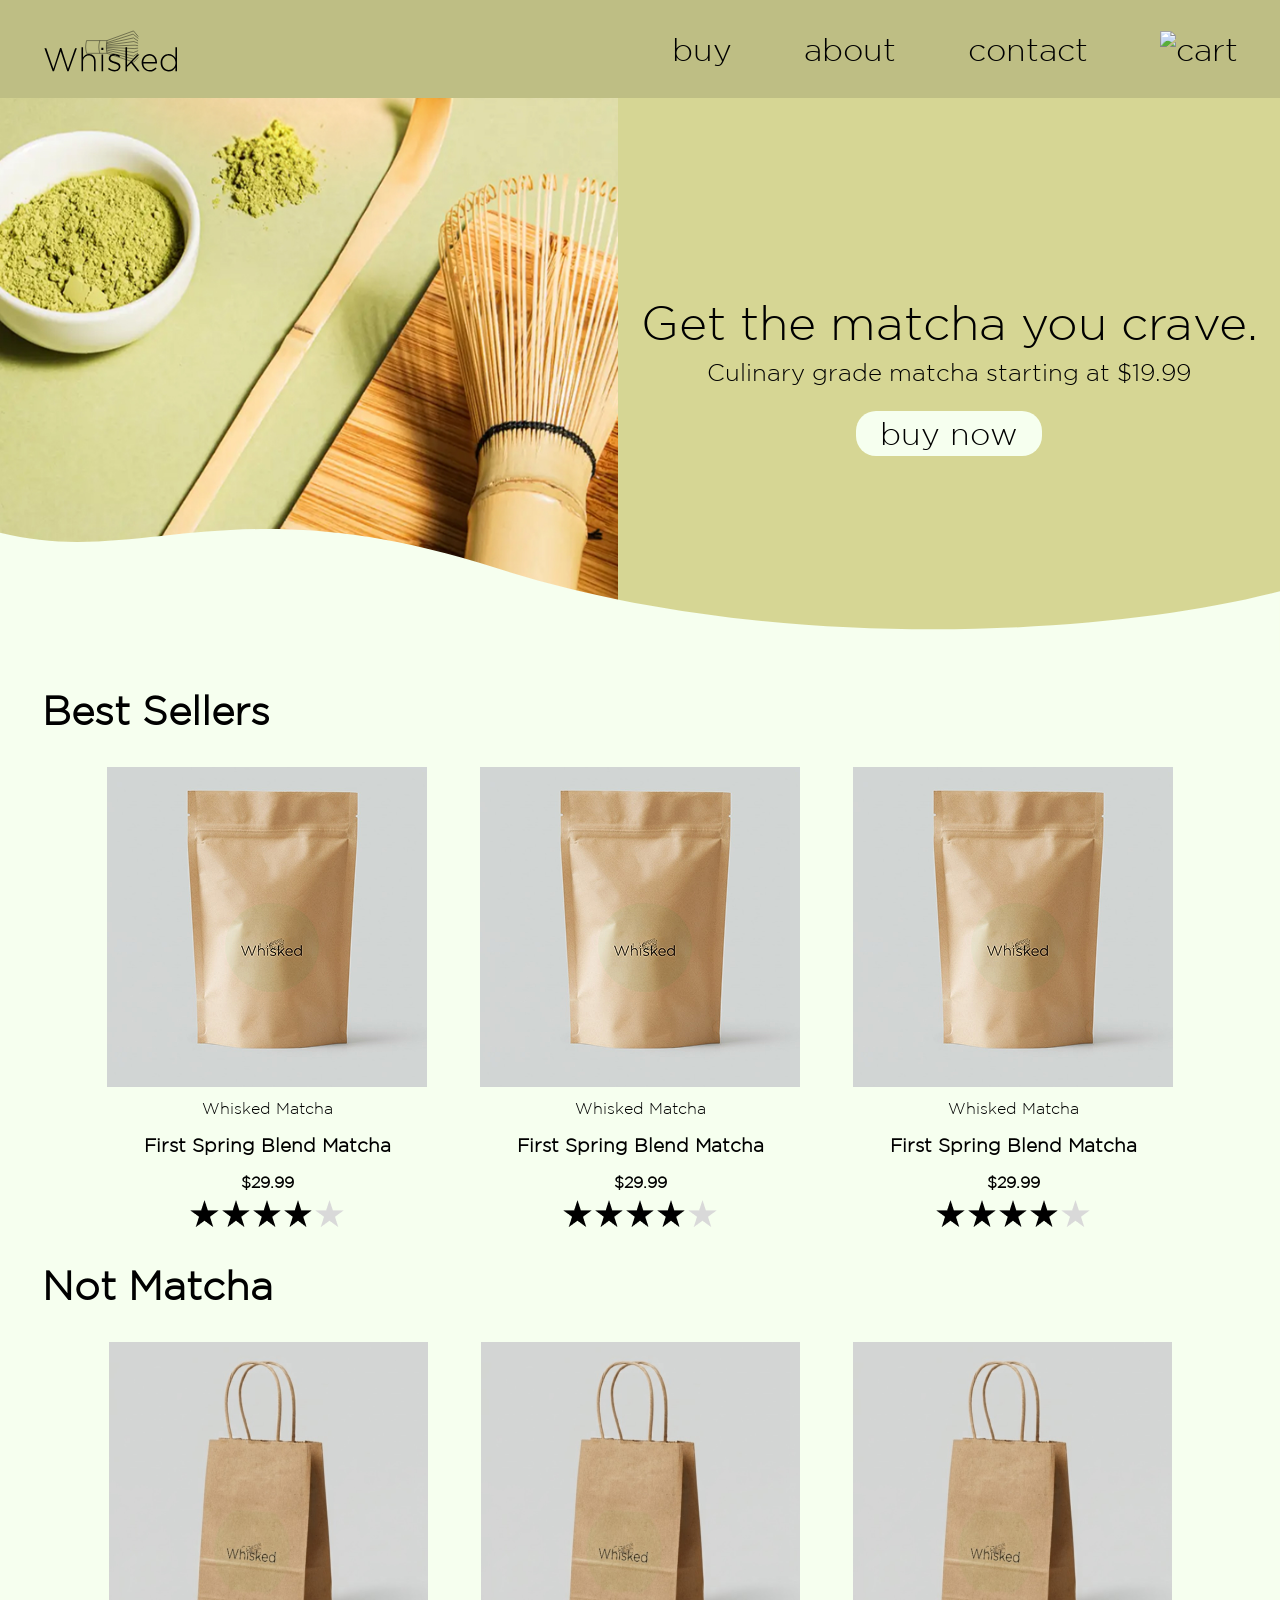
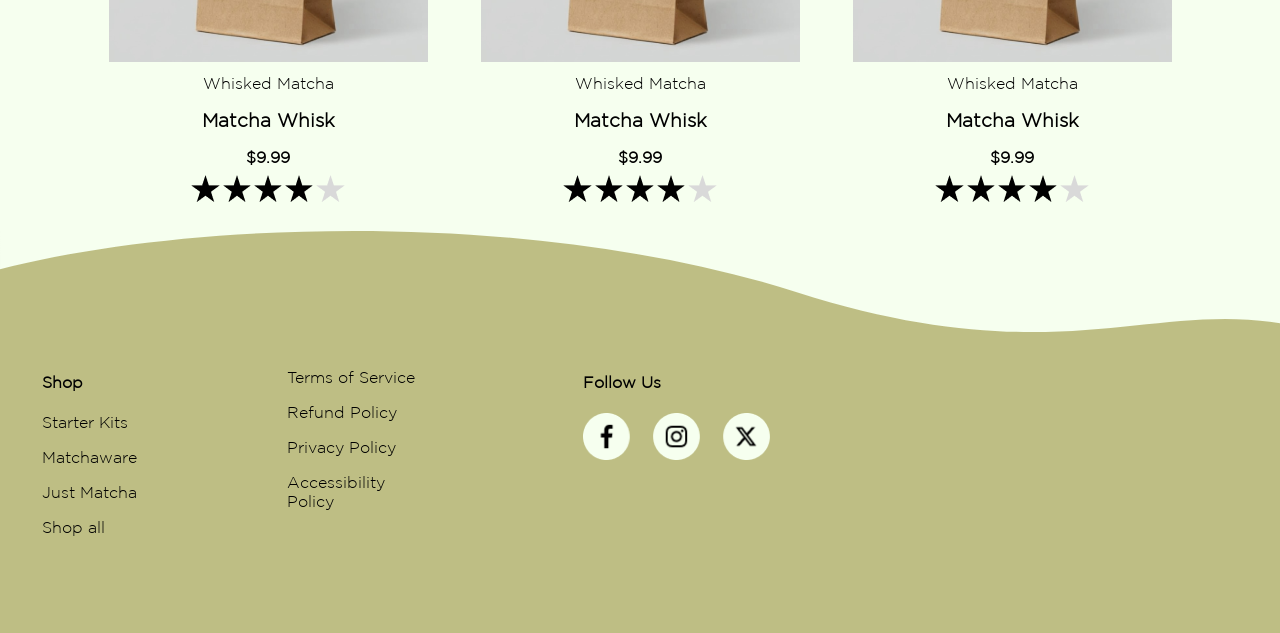
==== index.html @ 0969c66e "chnage files" ====
<!DOCTYPE html>
<html lang="en">

<head>
    <meta charset="UTF-8">
    <meta name="viewport" content="width=device-width, initial-scale=1.0">

    <title>Whisked Matcha</title>

    <link rel="stylesheet" href="style.css">

</head>

<body> 

    <header>
        <a href="index.html" class="logo">
            <img class="mobile-logo" src="Images/logomark.svg">
            <img class="desktop-logo" src="Images/Logo.svg">
        </a>

        <nav>
            <a href="buy.html">buy</a>
            <a href="about.html">about</a>
            <a href="contact.html">contact</a>
            <a href="cart.html" class="cart">
            <img src="images/Cart.svg" alt="cart">
        </a>
        </nav>

        <img class="menu-icon" src="Images/menu.svg">
        
    </header>

<section class="hero">

        <div class="hero-image">
            <img src="Images/HeroImg.jpg">
        </div>

        <div class="hero-content">
            <h1>Get the matcha you crave.</h1>
            <p>Culinary grade matcha starting at $19.99</p>
            <a href="#" class="buy-button">buy now</a>
        </div>

</section>

        <div class="hero-wave">
            <img src="Images/wave 1.svg">
        </div>

        <section class="content-title">
            <h2>Best Sellers</h2>
        </section>


    <section class="items">
        <div class="item">
                <img src=Images/Matchaphoto.png>

            <div class="item-disc">
                <p>Whisked Matcha</p>
                <h3>First Spring Blend Matcha</h3>
                <h4>$29.99</h4>
                <img src="Images/stars.png">
            </div>
        </div>

        <div class="item">
                <img src=Images/Matchaphoto.png>

            <div class="item-disc">
                <p>Whisked Matcha</p>
                <h3>First Spring Blend Matcha</h3>
                <h4>$29.99</h4>
                <img src="Images/stars.png">
            </div>
        </div>

        <div class="item">
                <img src=Images/Matchaphoto.png>

            <div class="item-disc">
                <p>Whisked Matcha</p>
                <h3>First Spring Blend Matcha</h3>
                <h4>$29.99</h4>
                <img src="Images/stars.png">
            </div>
        </div>
        
            
        </section>

        <section class ="content-title">
                <h2>Not Matcha</h2>
        </section>
        

        <section class="items">
        <div class="item">
                <img src=Images/notmatcha.png>

            <div class="item-disc">
                <p>Whisked Matcha</p>
                <h3>Matcha Whisk</h3>
                <h4>$9.99</h4>
                <img src="Images/stars.png">
            </div>
        </div>

        <div class="item">
                <img src=Images/notmatcha.png>

            <div class="item-disc">
                <p>Whisked Matcha</p>
                <h3>Matcha Whisk</h3>
                <h4>$9.99</h4>
                <img src="Images/stars.png">
            </div>
        </div>

        <div class="item">
                <img src=Images/notmatcha.png>

            <div class="item-disc">
                <p>Whisked Matcha</p>
                <h3>Matcha Whisk</h3>
                <h4>$9.99</h4>
                <img src="Images/stars.png">
            </div>
        </div>
     </section>

<footer>

        <div class="footer-wave">
            <img src="Images/wave2.svg">
        </div>
        
        <div class="footer-content">

            <div class="shop-links">
                <h4>Shop</h4>
                <p>Starter Kits</p>
                <p>Matchaware</p>
                <p>Just Matcha</p>
                <p>Shop all</p>
        </div>

        <div class="policy">
            <P>Terms of Service</P>
            <p>Refund Policy</p>
            <p>Privacy Policy</p>
            <p>Accessibility Policy</p>
        </div>
    

    <div class="socials">
        <h4>Follow Us</h4>

        <div class="social-icons">
            <img src="Images/Socials.png">
        </div>
    </div>
    </div>
</footer>

</body>
</html>
---- style.css ----
@font-face {
    font-family: "Gotham";
    src: url("fonts/GothamLight.ttf") format("truetype");
    font-weight: 300;
    font-style: normal;

}

body {
    margin: 0;
    font-family: "gotham";
    font-weight: 300;
    background-color: #f6ffef;
}

header {
    display: flex;
    align-items: center;

    height: 98px;
    padding: 0 42px;

    background-color: #bebe84;
}

.logo { 
    margin-right: auto;
}

.desktop-logo{
    display:block;
    width: 140px;
    height: auto;
}

.mobile-logo {
    display:none
}

nav { 
    display:flex;
    gap: 72px;
}

nav a {
    color:black;
    text-decoration: none;
    font-size: 32px;
    

}

.menu-icon {
    display: none;
}

.hero {
    display:flex;
    width: 100%;
    aspect-ratio: 1440 / 624;
    height: auto;
    background-color: #d6d694;
}

.hero-image {
    width: 48.3%;
    height: 100%;
    flex-shrink: 0;
}

.hero-image img {
    display: block;
    width: 100%;
    height: 100%;
    object-fit: cover;
 }

.hero-content {
    flex: 1;
    height: 100%;
    display: flex;
    flex-direction: column;
    justify-content: center;
    align-items:center;
    text-align: center;

}

.hero-content h1 {
    font-size: 48px;
    font-weight: 300;
    margin: 0;
    
}

.hero-content p {
    font-size: 24px;
    margin: 8px 0 25px;
}

.buy-button {
    background-color: #f6ffef;
    color: black;
    text-decoration: none;
    padding: 4px 24px 4px 24px;
    border-radius: 20px;
    font-size: 32px;

}

.hero-wave { 
    width: 100%;
    margin-top: -9.7vw;
    position: relative;
    z-index: 2;
    line-height: 0;
}

.hero-wave img { 
    display:block;
    width:100%;
    height: auto;
}

.content-title h2{ 
    text-decoration: none;
    font-size: 40px;
    color: black;
    padding: 0 42px;
}

.items {
    display: flex;
    gap: 53px;
    justify-content: center;
    align-items: flex-start;
    flex-wrap: wrap;
}

.item-disc {
    display: flex;
    flex-direction: column;
    justify-content:center;
    align-items: center;
    
}

.item-disc p,
.item-disc h3,
.item-disc h4 { 
    margin: 8px 0;
}

footer{
    width: 100%;
}

.footer-wave{
    width: 100%;
    line-height: 0;
    background-color: #bebe84;
}

.footer-wave img {
    display:block ;
    width: 100%;
    height: auto;
}

.footer-content{
    background-color: #bebe84;
    display: flex;
    justify-content: center;
    gap: 150px;
    padding: 20px 42px 80px;
}
.social-icons img {
    width: 100%;
    height:100%;
}

@media (max-width: 768px) {
    
    header {
        height:80px;
        padding: 0 24px;
    }

    .desktop-logo {
        display:none;
    }

    .mobile-logo{
        display:block;
        width: 40px;
        height: auto;
    }

    nav{
         display: none;
    }

    .menu-icon{
        display: block;
        width: 30px;
        height: auto;
    }

    .hero {
        width: 100%;
        height: 350px;
        aspect-ratio: auto;
        background-color: #d6d694;
    }

    .hero-image {
        display: none;
    }

    .hero-content {
        width: 100%;
        height: 100%;
        padding: 0 24px;
        box-sizing: border-box;
    }

    .hero-content h1 {
        font-size: 24px;
    }

    .hero-content p {
        font-size: 18px;
    }

    .buy-button{
        font-size: 16px;
        padding: 4px 16px;
    }

    .hero-wave{
        margin-top: -50px;
    }

    .content-title h2 {
        font-size: 28px;
        padding: 0 24px;
    }

    .items {
        flex-direction: column;
        align-items: center;
        gap: 40px;
    }

    .item {
        width: 80%;
        text-align: center;
    }

    .item > img {
        width: 100%;
        height: auto;
    }

    .footer-content {
        display:flex;
        flex-direction: column;
        align-items: flex-start;
        gap: 25px;
        padding: 30px 24px 60px;
        box-sizing: border-box;
        width: 100%;
    }

    
}
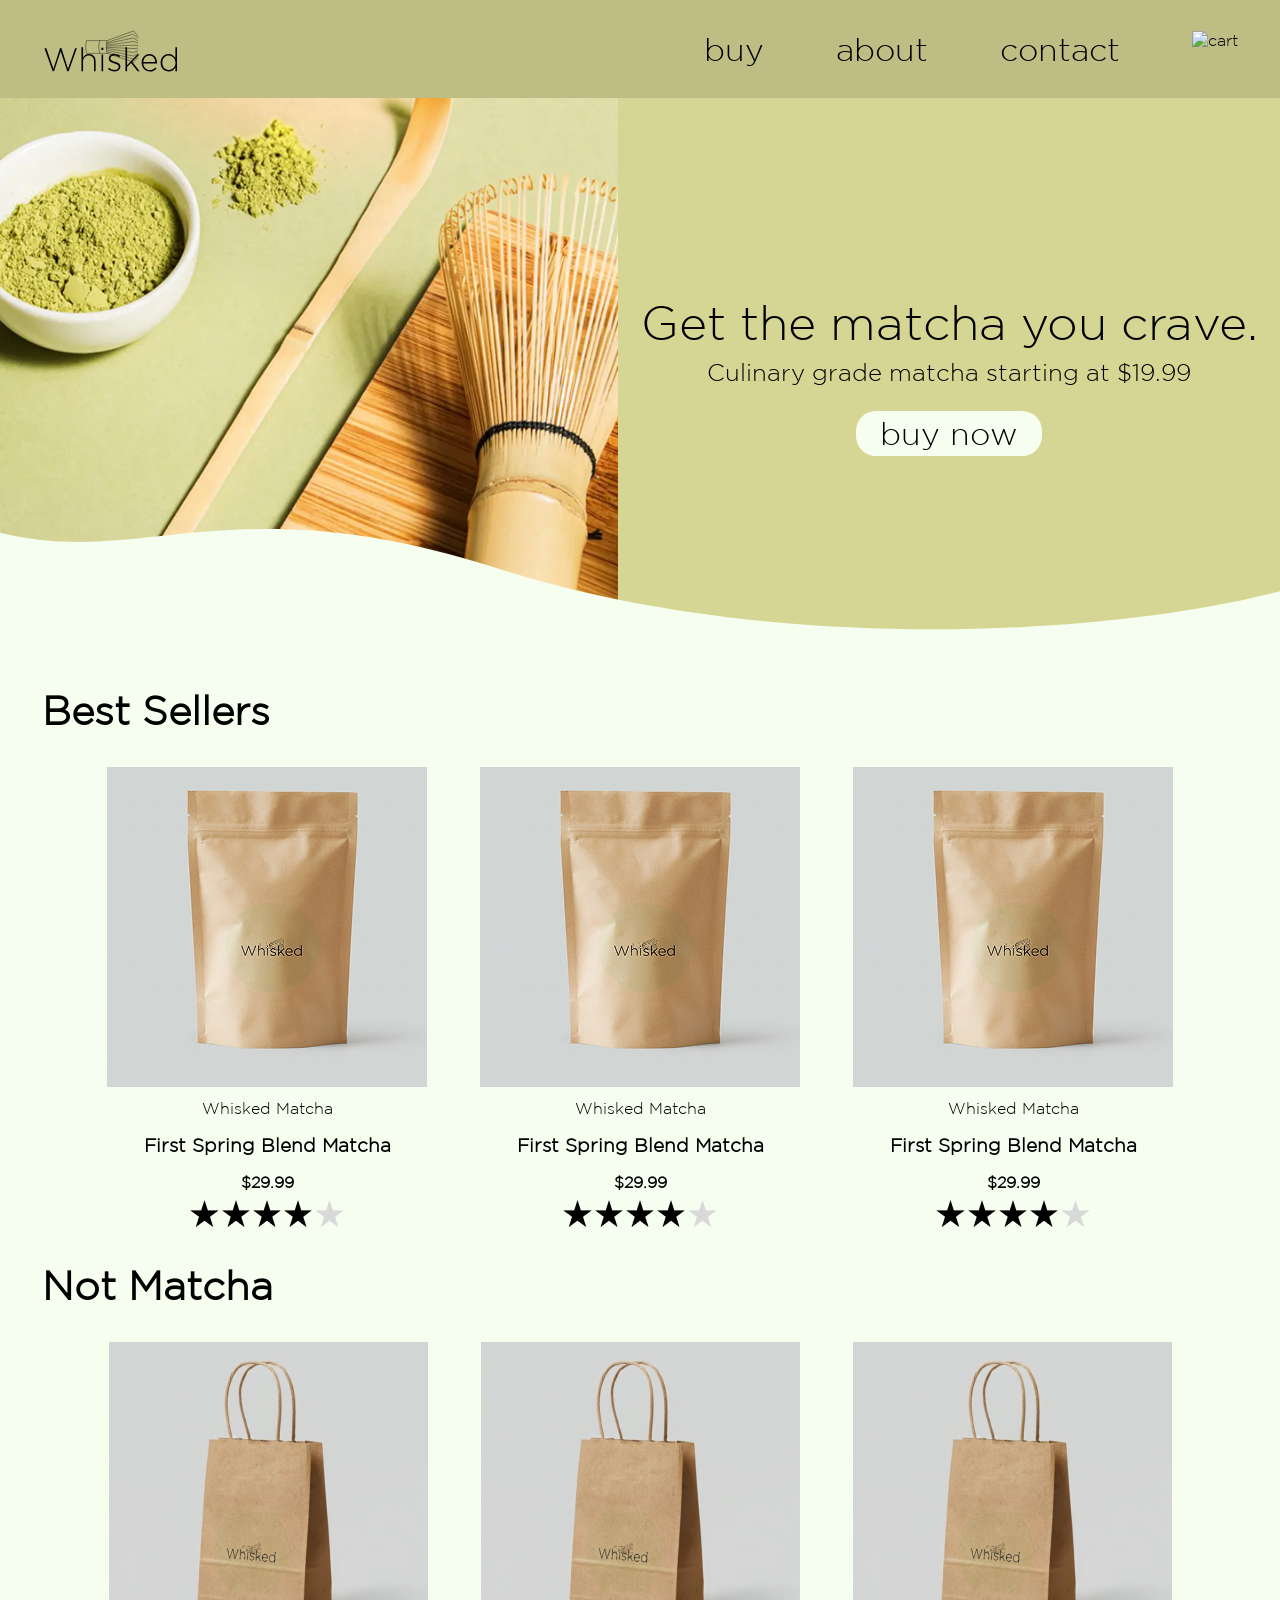
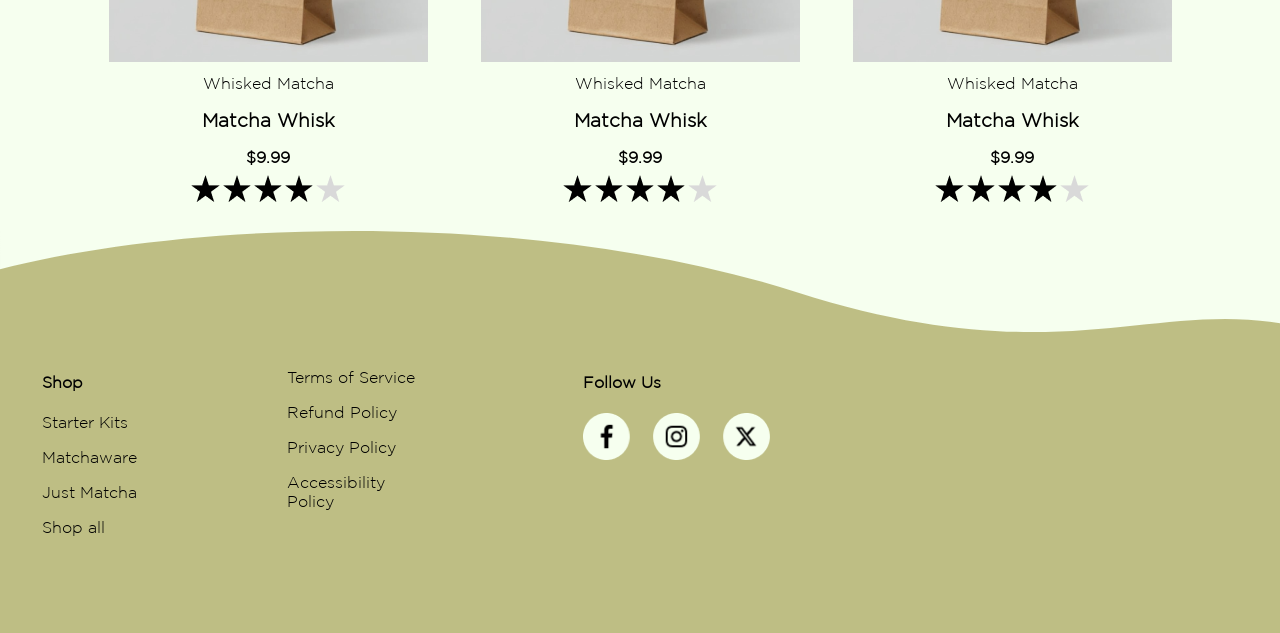
==== commit 82ff5e67: "Update index.html" ====
--- a/index.html
+++ b/index.html
@@ -23,7 +23,7 @@
             <a href="buy.html">buy</a>
             <a href="about.html">about</a>
             <a href="contact.html">contact</a>
-            <a href="cart.html" class="cart">
+            
             <img src="images/Cart.svg" alt="cart">
         </a>
         </nav>
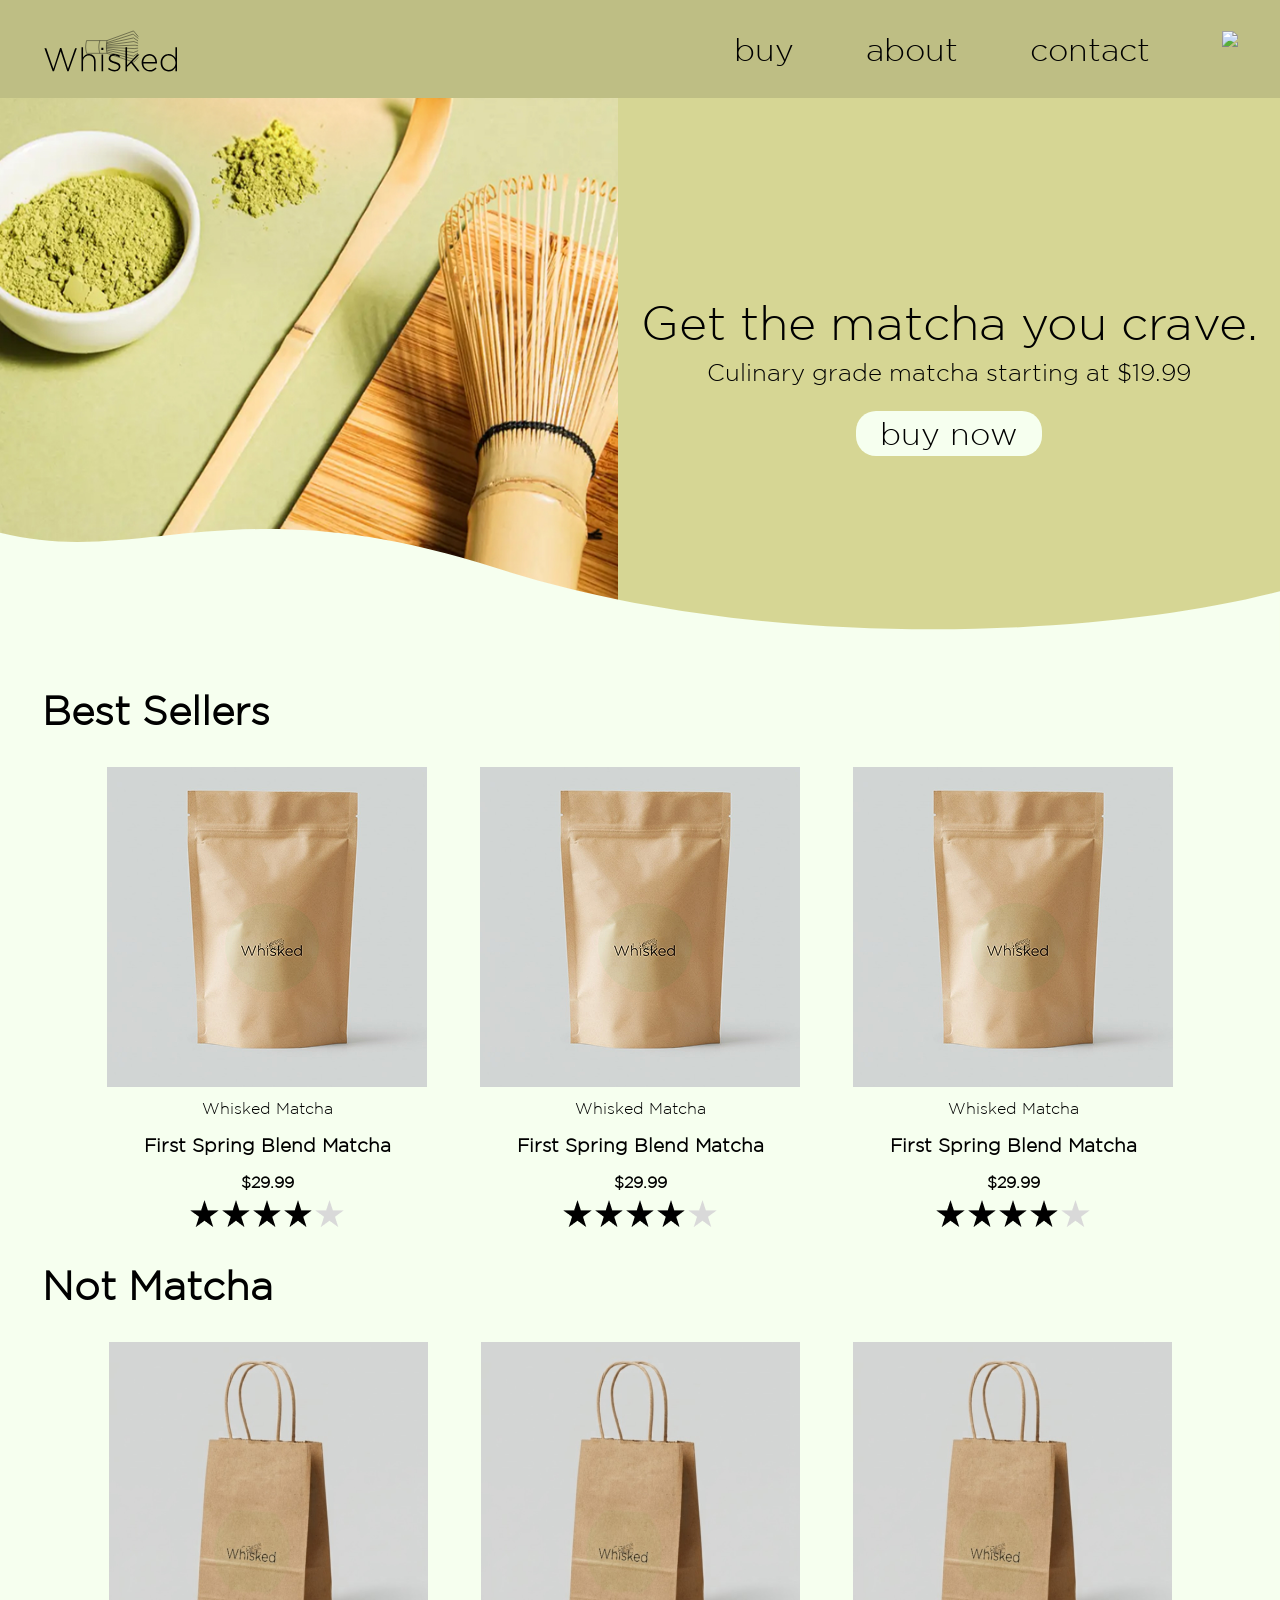
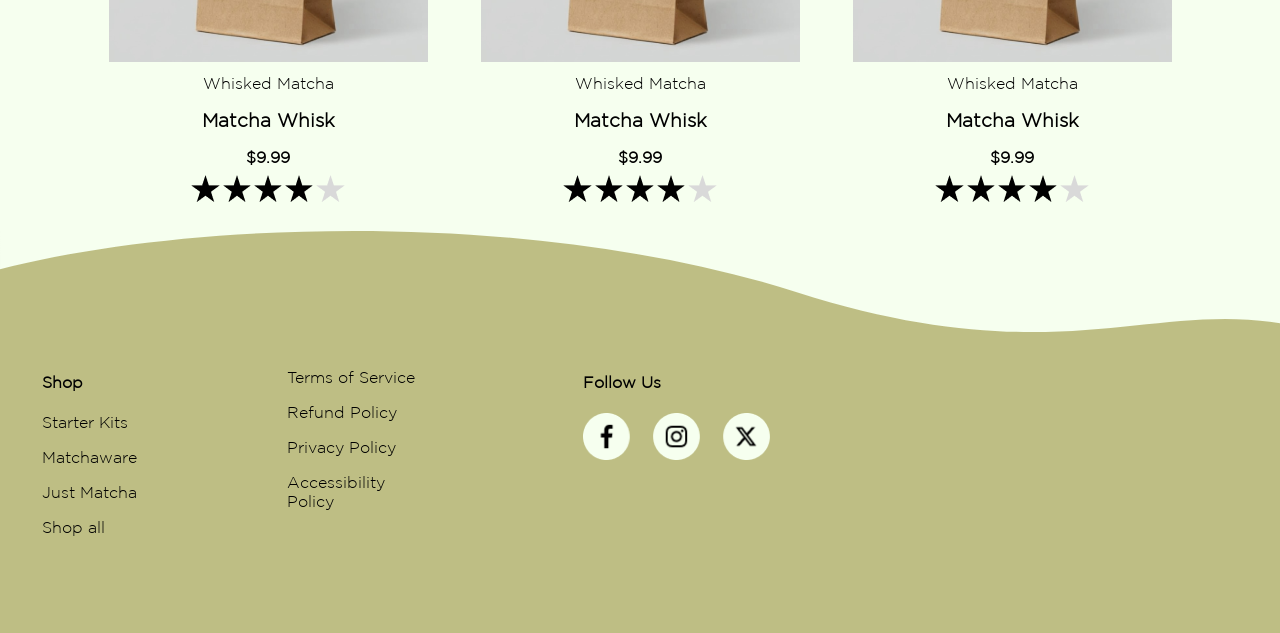
==== commit 6ba92a68: "Update index.html" ====
--- a/index.html
+++ b/index.html
@@ -22,9 +22,8 @@
         <nav>
             <a href="buy.html">buy</a>
             <a href="about.html">about</a>
-            <a href="contact.html">contact</a>
-            
-            <img src="images/Cart.svg" alt="cart">
+            <a href="contact.html">contact</a>     
+            <img src="images/Cart.svg">
         </a>
         </nav>
 
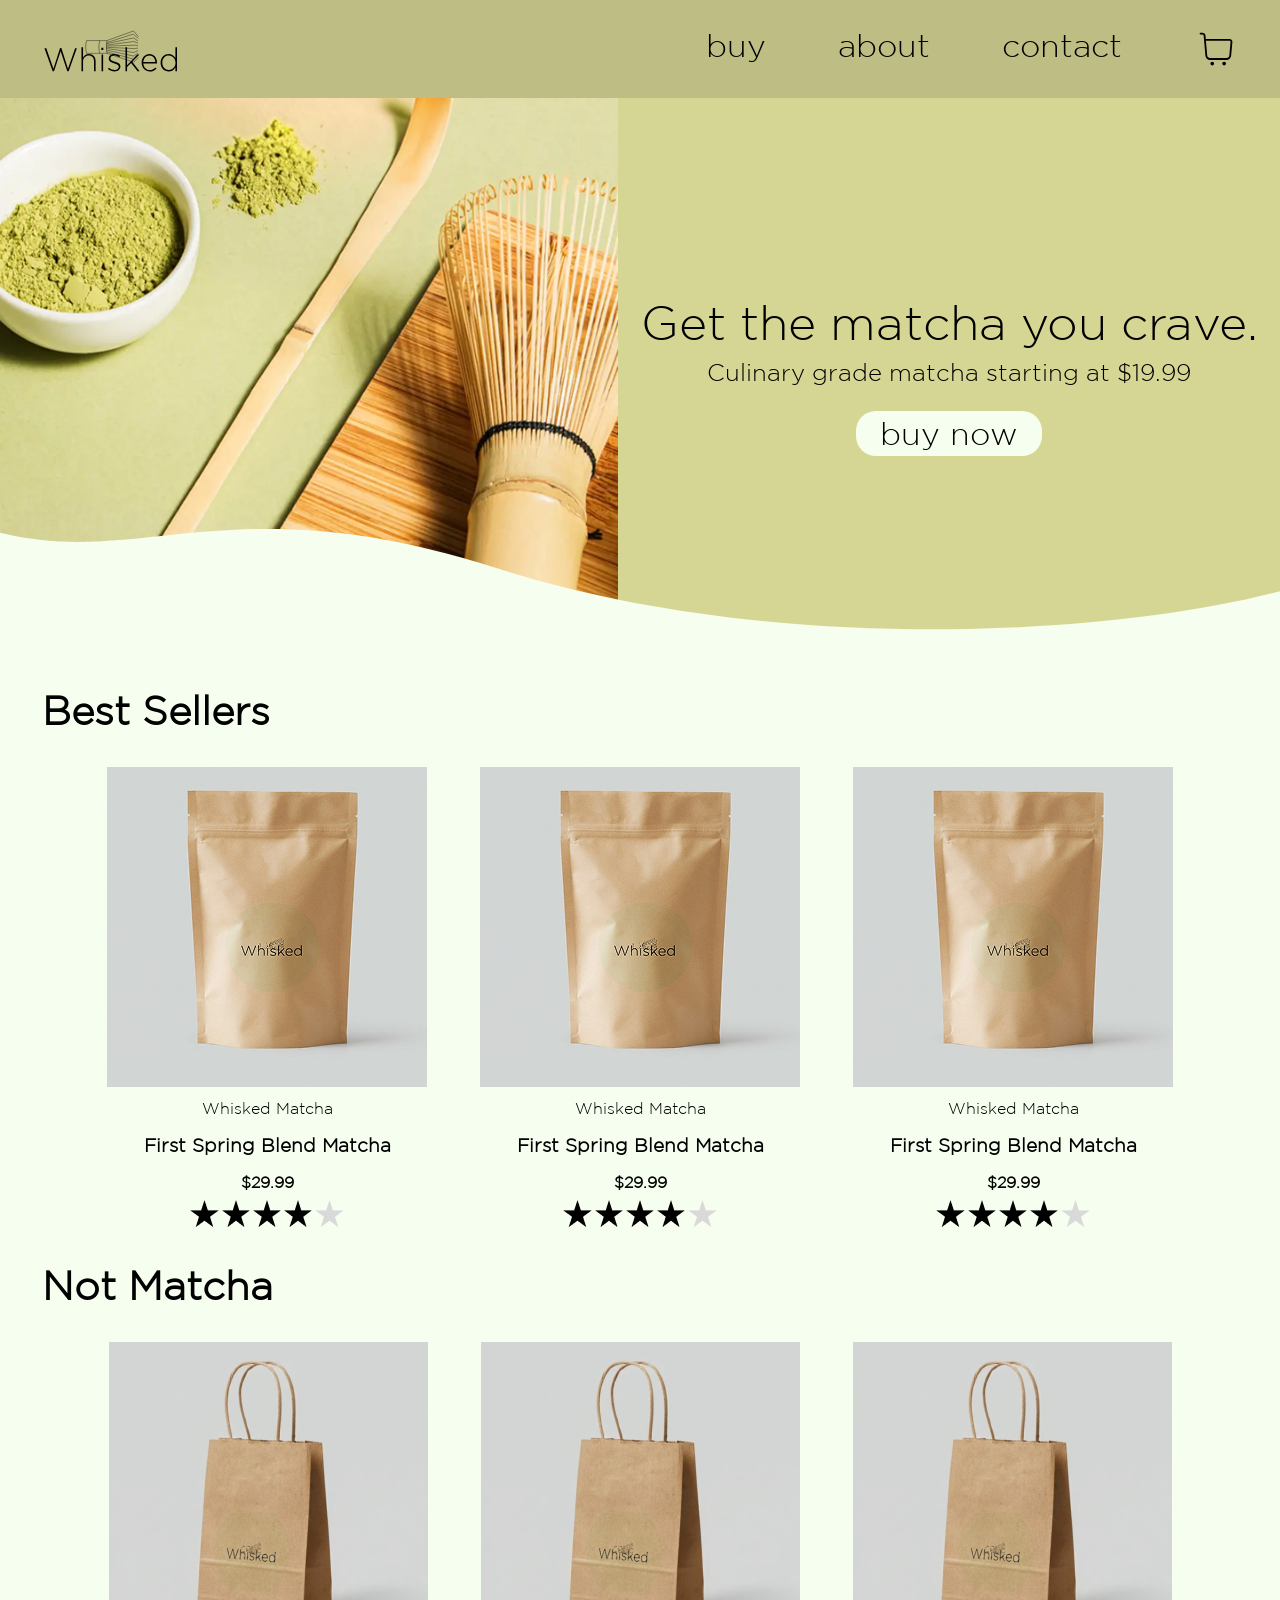
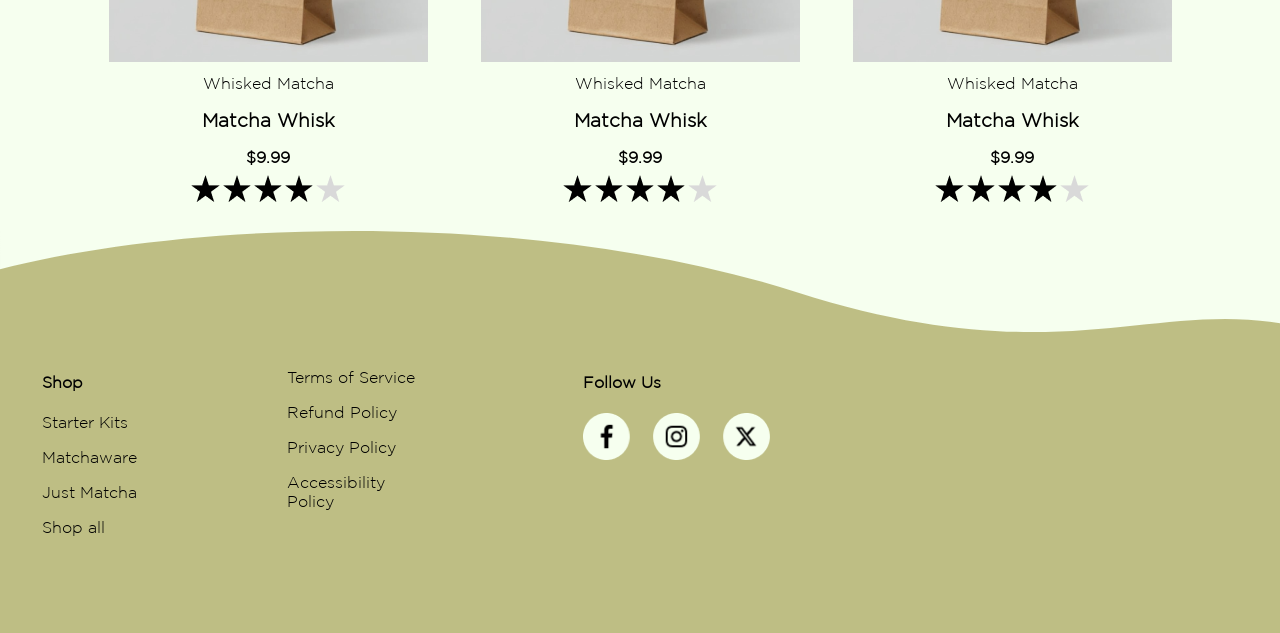
==== commit fb534b55: "Update index.html" ====
--- a/index.html
+++ b/index.html
@@ -23,7 +23,7 @@
             <a href="buy.html">buy</a>
             <a href="about.html">about</a>
             <a href="contact.html">contact</a>     
-            <img src="images/Cart.svg">
+            <img src="Images/Cart.svg" alt="cart">
         </a>
         </nav>
 
